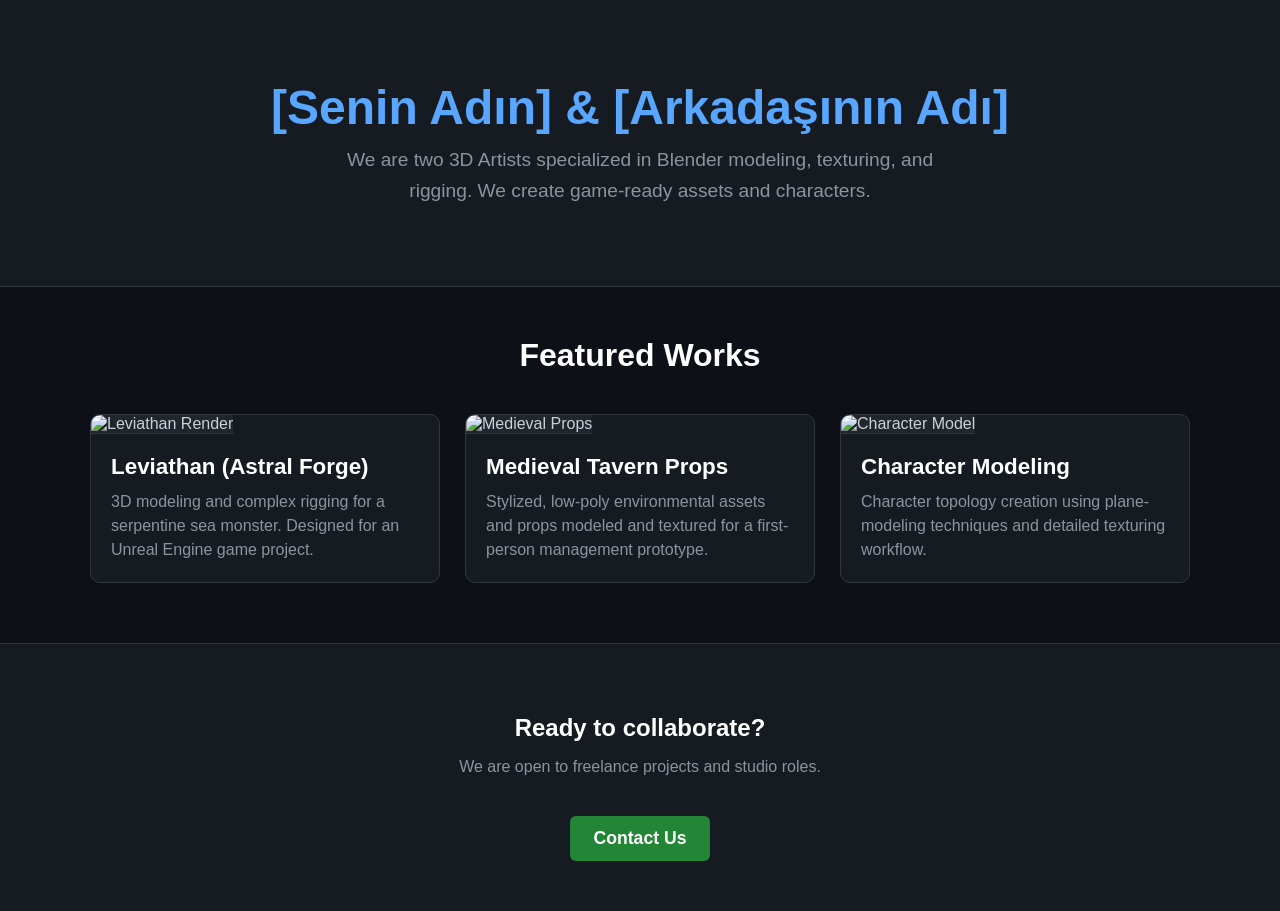
==== index.html @ d8312f4d "İlk Yükleme" ====
<!DOCTYPE html>
<html lang="en">
<head>
    <meta charset="UTF-8">
    <meta name="viewport" content="width=device-width, initial-scale=1.0">
    <title>3D Artists Portfolio</title>
    <style>
        /* Genel Tasarım - Karanlık Tema */
        body {
            margin: 0;
            font-family: 'Segoe UI', Tahoma, Geneva, Verdana, sans-serif;
            background-color: #0d1117;
            color: #c9d1d9;
        }
        
        /* Üst Başlık Kısmı */
        header {
            text-align: center;
            padding: 80px 20px;
            background-color: #161b22;
            border-bottom: 1px solid #30363d;
        }
        h1 {
            color: #58a6ff;
            font-size: 3rem;
            margin-bottom: 10px;
            margin-top: 0;
        }
        p.subtitle {
            font-size: 1.2rem;
            color: #8b949e;
            max-width: 600px;
            margin: 0 auto;
            line-height: 1.6;
        }

        /* Portfolyo Izgarası */
        .container {
            max-width: 1100px;
            margin: 50px auto;
            padding: 0 20px;
        }
        .container h2 {
            text-align: center;
            font-size: 2rem;
            margin-bottom: 40px;
            color: #fff;
        }
        .grid {
            display: grid;
            grid-template-columns: repeat(auto-fit, minmax(300px, 1fr));
            gap: 25px;
        }

        /* Kart Tasarımları */
        .card {
            background: #161b22;
            border: 1px solid #30363d;
            border-radius: 10px;
            overflow: hidden;
            transition: transform 0.3s ease, border-color 0.3s ease;
        }
        .card:hover {
            transform: translateY(-8px);
            border-color: #58a6ff;
        }
        .card img {
            width: 100%;
            height: 280px;
            object-fit: cover;
            background: #21262d;
            border-bottom: 1px solid #30363d;
        }
        .card-content {
            padding: 20px;
        }
        .card h3 {
            margin: 0 0 10px 0;
            color: #fff;
            font-size: 1.4rem;
        }
        .card p {
            margin: 0;
            font-size: 1rem;
            color: #8b949e;
            line-height: 1.5;
        }

        /* Alt Bilgi (Footer) */
        footer {
            text-align: center;
            padding: 50px 20px;
            margin-top: 60px;
            background-color: #161b22;
            border-top: 1px solid #30363d;
        }
        a.btn {
            display: inline-block;
            padding: 12px 24px;
            background: #238636;
            color: white;
            text-decoration: none;
            border-radius: 6px;
            font-weight: bold;
            font-size: 1.1rem;
            margin-top: 20px;
            transition: background 0.2s;
        }
        a.btn:hover {
            background: #2ea043;
        }
    </style>
</head>
<body>

    <header>
        <!-- İSİMLERİNİZİ BURAYA YAZIN -->
        <h1>[Senin Adın] & [Arkadaşının Adı]</h1>
        <p class="subtitle">We are two 3D Artists specialized in Blender modeling, texturing, and rigging. We create game-ready assets and characters.</p>
    </header>

    <div class="container">
        <h2>Featured Works</h2>
        <div class="grid">
            
            <!-- 1. Proje (Astral Forge) -->
            <div class="card">
                <!-- RESMİN ADINI BURAYA YAZ -->
                <img src="leviathan.jpg" alt="Leviathan Render">
                <div class="card-content">
                    <h3>Leviathan (Astral Forge)</h3>
                    <p>3D modeling and complex rigging for a serpentine sea monster. Designed for an Unreal Engine game project.</p>
                </div>
            </div>

            <!-- 2. Proje (Tufi Bar) -->
            <div class="card">
                <!-- RESMİN ADINI BURAYA YAZ -->
                <img src="tufi.jpg" alt="Medieval Props">
                <div class="card-content">
                    <h3>Medieval Tavern Props</h3>
                    <p>Stylized, low-poly environmental assets and props modeled and textured for a first-person management prototype.</p>
                </div>
            </div>

            <!-- 3. Proje (Karakter veya Diğer Modeller) -->
            <div class="card">
                <!-- RESMİN ADINI BURAYA YAZ -->
                <img src="character.jpg" alt="Character Model">
                <div class="card-content">
                    <h3>Character Modeling</h3>
                    <p>Character topology creation using plane-modeling techniques and detailed texturing workflow.</p>
                </div>
            </div>

        </div>
    </div>

    <footer>
        <h2 style="color: #fff; margin-bottom: 10px;">Ready to collaborate?</h2>
        <p style="color: #8b949e; margin-bottom: 20px;">We are open to freelance projects and studio roles.</p>
        <!-- MAİL ADRESİNİ BURAYA YAZ -->
        <a href="mailto:seninmailin@gmail.com" class="btn">Contact Us</a>
    </footer>

</body>
</html>
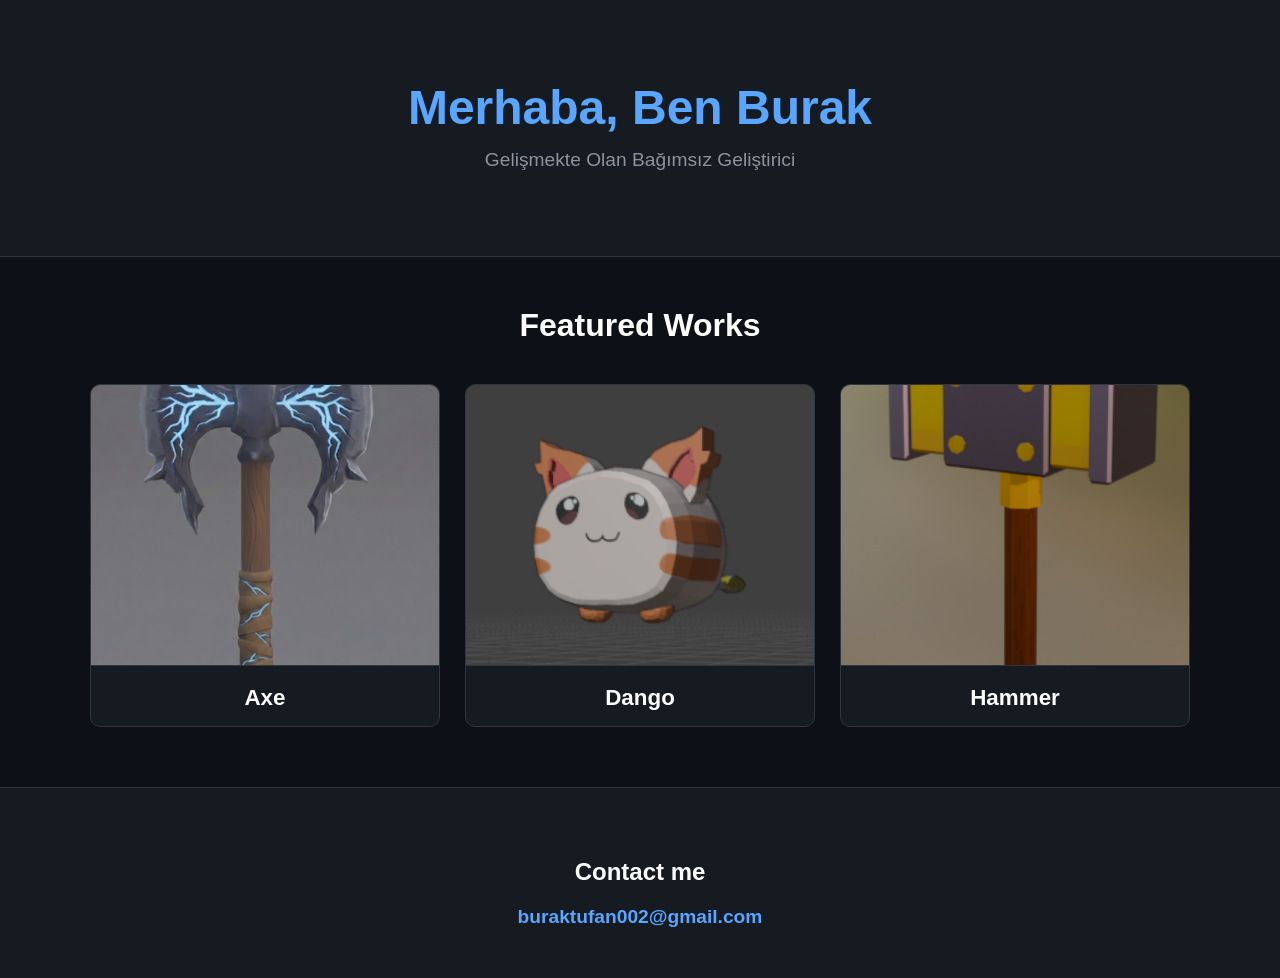
==== commit 575e7902: "Update index.html" ====
--- a/index.html
+++ b/index.html
@@ -3,7 +3,7 @@
 <head>
     <meta charset="UTF-8">
     <meta name="viewport" content="width=device-width, initial-scale=1.0">
-    <title>3D Artists Portfolio</title>
+    <title>Burak - Portfolio</title>
     <style>
         /* Genel Tasarım - Karanlık Tema */
         body {
@@ -12,7 +12,7 @@
             background-color: #0d1117;
             color: #c9d1d9;
         }
-        
+
         /* Üst Başlık Kısmı */
         header {
             text-align: center;
@@ -20,12 +20,14 @@
             background-color: #161b22;
             border-bottom: 1px solid #30363d;
         }
+
         h1 {
             color: #58a6ff;
             font-size: 3rem;
             margin-bottom: 10px;
             margin-top: 0;
         }
+
         p.subtitle {
             font-size: 1.2rem;
             color: #8b949e;
@@ -40,12 +42,14 @@
             margin: 50px auto;
             padding: 0 20px;
         }
-        .container h2 {
-            text-align: center;
-            font-size: 2rem;
-            margin-bottom: 40px;
-            color: #fff;
-        }
+
+            .container h2 {
+                text-align: center;
+                font-size: 2rem;
+                margin-bottom: 40px;
+                color: #fff;
+            }
+
         .grid {
             display: grid;
             grid-template-columns: repeat(auto-fit, minmax(300px, 1fr));
@@ -60,30 +64,35 @@
             overflow: hidden;
             transition: transform 0.3s ease, border-color 0.3s ease;
         }
-        .card:hover {
-            transform: translateY(-8px);
-            border-color: #58a6ff;
-        }
-        .card img {
-            width: 100%;
-            height: 280px;
-            object-fit: cover;
-            background: #21262d;
-            border-bottom: 1px solid #30363d;
-        }
+
+            .card:hover {
+                transform: translateY(-8px);
+                border-color: #58a6ff;
+            }
+
+            .card img {
+                width: 100%;
+                height: 280px;
+                object-fit: cover;
+                background: #21262d;
+                border-bottom: 1px solid #30363d;
+                cursor: pointer; /* Fare imlecini el işaretine çevirir */
+                transition: opacity 0.3s;
+            }
+
+                .card img:hover {
+                    opacity: 0.8;
+                }
+
         .card-content {
-            padding: 20px;
-        }
+            padding: 15px;
+            text-align: center;
+        }
+
         .card h3 {
-            margin: 0 0 10px 0;
+            margin: 0;
             color: #fff;
             font-size: 1.4rem;
-        }
-        .card p {
-            margin: 0;
-            font-size: 1rem;
-            color: #8b949e;
-            line-height: 1.5;
         }
 
         /* Alt Bilgi (Footer) */
@@ -94,62 +103,89 @@
             background-color: #161b22;
             border-top: 1px solid #30363d;
         }
-        a.btn {
-            display: inline-block;
-            padding: 12px 24px;
-            background: #238636;
-            color: white;
+
+        .contact-email {
+            color: #58a6ff;
             text-decoration: none;
-            border-radius: 6px;
+            font-size: 1.2rem;
             font-weight: bold;
-            font-size: 1.1rem;
-            margin-top: 20px;
-            transition: background 0.2s;
-        }
-        a.btn:hover {
-            background: #2ea043;
-        }
+        }
+
+            .contact-email:hover {
+                text-decoration: underline;
+            }
+
+        /* Büyütülen Resim (Modal) Tasarımı */
+        .modal {
+            display: none;
+            position: fixed;
+            z-index: 1000;
+            left: 0;
+            top: 0;
+            width: 100%;
+            height: 100%;
+            background-color: rgba(0,0,0,0.85); /* Yarı saydam siyah arkaplan */
+        }
+
+        .modal-content {
+            margin: auto;
+            display: block;
+            max-width: 90%;
+            max-height: 90vh;
+            position: relative;
+            top: 50%;
+            transform: translateY(-50%);
+            object-fit: contain; /* Resmin tamamının sığmasını sağlar */
+        }
+
+        .close {
+            position: absolute;
+            top: 20px;
+            right: 40px;
+            color: #f1f1f1;
+            font-size: 40px;
+            font-weight: bold;
+            cursor: pointer;
+            transition: 0.3s;
+        }
+
+            .close:hover {
+                color: #58a6ff;
+            }
     </style>
 </head>
 <body>
 
     <header>
-        <!-- İSİMLERİNİZİ BURAYA YAZIN -->
-        <h1>[Senin Adın] & [Arkadaşının Adı]</h1>
-        <p class="subtitle">We are two 3D Artists specialized in Blender modeling, texturing, and rigging. We create game-ready assets and characters.</p>
+        <h1>Merhaba, Ben Burak</h1>
+        <p class="subtitle">Gelişmekte Olan Bağımsız Geliştirici</p>
     </header>
 
     <div class="container">
         <h2>Featured Works</h2>
         <div class="grid">
-            
-            <!-- 1. Proje (Astral Forge) -->
+
+            <!-- 1. Proje -->
             <div class="card">
-                <!-- RESMİN ADINI BURAYA YAZ -->
-                <img src="leviathan.jpg" alt="Leviathan Render">
+                <img src="Axe.png" alt="Axe Model" class="zoom-img">
                 <div class="card-content">
-                    <h3>Leviathan (Astral Forge)</h3>
-                    <p>3D modeling and complex rigging for a serpentine sea monster. Designed for an Unreal Engine game project.</p>
+                    <h3>Axe</h3>
                 </div>
             </div>
 
-            <!-- 2. Proje (Tufi Bar) -->
+            <!-- 2. Proje -->
             <div class="card">
-                <!-- RESMİN ADINI BURAYA YAZ -->
-                <img src="tufi.jpg" alt="Medieval Props">
+                <img src="Dango.png" alt="Dango Model" class="zoom-img">
                 <div class="card-content">
-                    <h3>Medieval Tavern Props</h3>
-                    <p>Stylized, low-poly environmental assets and props modeled and textured for a first-person management prototype.</p>
+                    <h3>Dango</h3>
                 </div>
             </div>
 
-            <!-- 3. Proje (Karakter veya Diğer Modeller) -->
+            <!-- 3. Proje -->
             <div class="card">
-                <!-- RESMİN ADINI BURAYA YAZ -->
-                <img src="character.jpg" alt="Character Model">
+                <img src="Hammer.png" alt="Hammer Model" class="zoom-img">
                 <div class="card-content">
-                    <h3>Character Modeling</h3>
-                    <p>Character topology creation using plane-modeling techniques and detailed texturing workflow.</p>
+                    <h3>Hammer</h3>
                 </div>
             </div>
 
@@ -157,11 +193,43 @@
     </div>
 
     <footer>
-        <h2 style="color: #fff; margin-bottom: 10px;">Ready to collaborate?</h2>
-        <p style="color: #8b949e; margin-bottom: 20px;">We are open to freelance projects and studio roles.</p>
-        <!-- MAİL ADRESİNİ BURAYA YAZ -->
-        <a href="mailto:seninmailin@gmail.com" class="btn">Contact Us</a>
+        <h2 style="color: #fff; margin-bottom: 20px;">Contact me</h2>
+        <a href="mailto:buraktufan002@gmail.com" class="contact-email">buraktufan002@gmail.com</a>
     </footer>
+
+    <!-- Resmi Büyütmek İçin Gizli Modal Penceresi -->
+    <div id="imageModal" class="modal">
+        <span class="close">&times;</span>
+        <img class="modal-content" id="expandedImg">
+    </div>
+
+    <!-- Tıklama İşlemleri İçin Javascript -->
+    <script>
+        const modal = document.getElementById("imageModal");
+        const modalImg = document.getElementById("expandedImg");
+        const images = document.querySelectorAll(".zoom-img");
+        const span = document.getElementsByClassName("close")[0];
+
+        // Resimlere tıklanınca modali aç ve resmi aktar
+        images.forEach(img => {
+            img.onclick = function(){
+                modal.style.display = "block";
+                modalImg.src = this.src;
+            }
+        });
+
+        // Çarpı ikonuna basınca kapat
+        span.onclick = function() {
+            modal.style.display = "none";
+        }
+
+        // Resmin dışındaki karanlık alana tıklayınca kapat
+        modal.onclick = function(e) {
+            if(e.target !== modalImg) {
+                modal.style.display = "none";
+            }
+        }
+    </script>
 
 </body>
 </html>
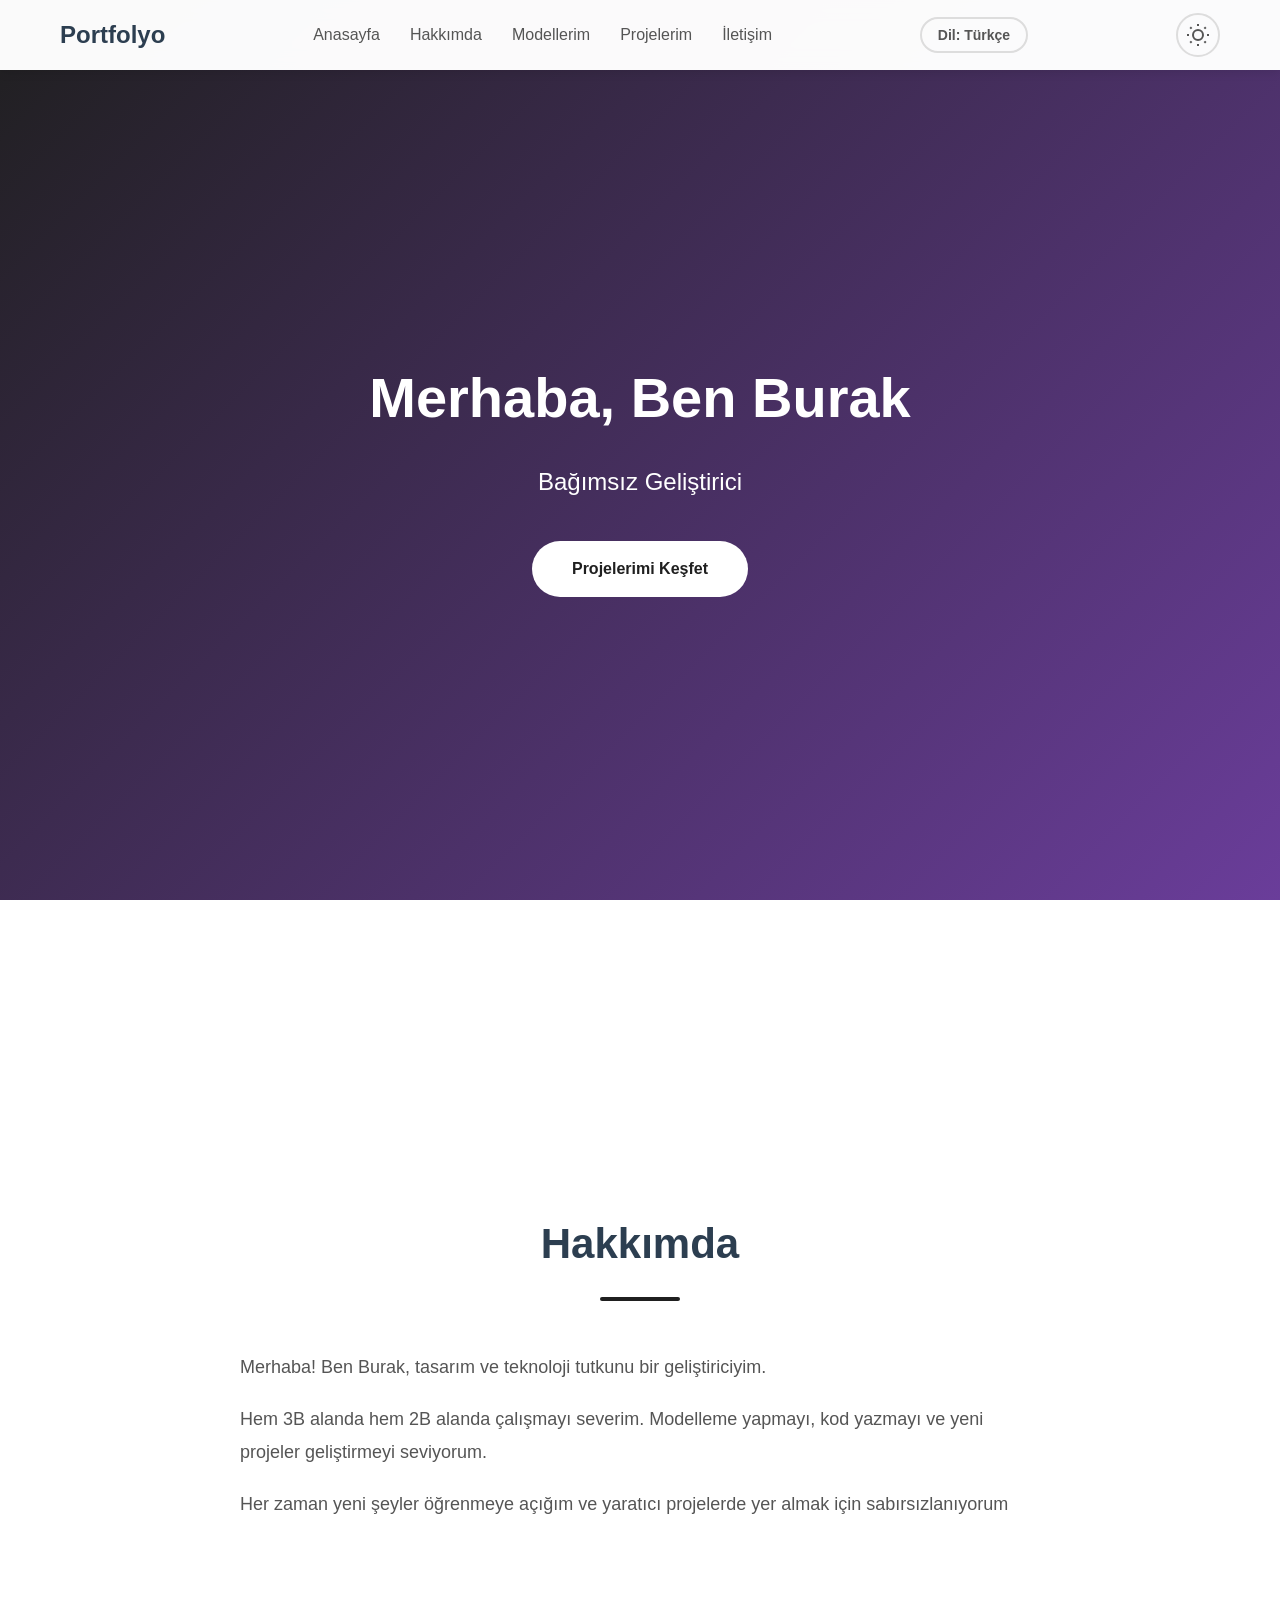
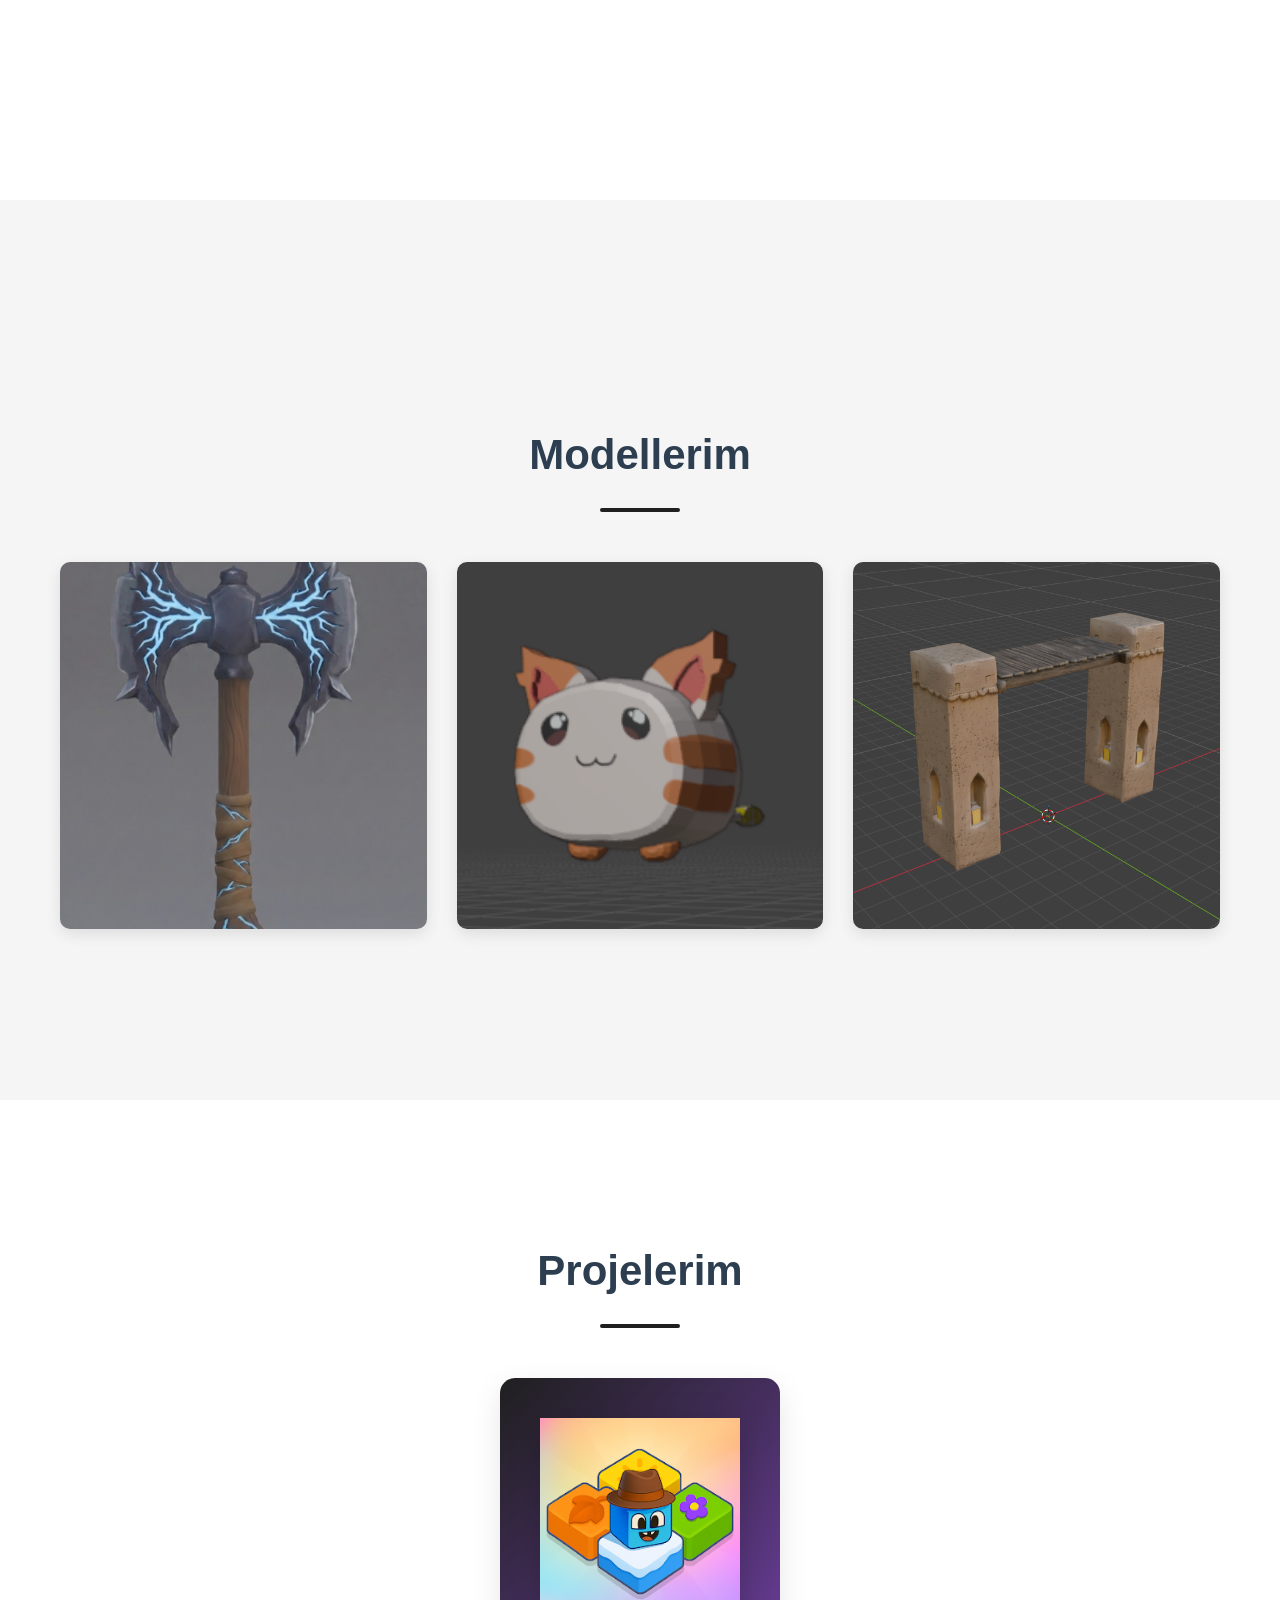
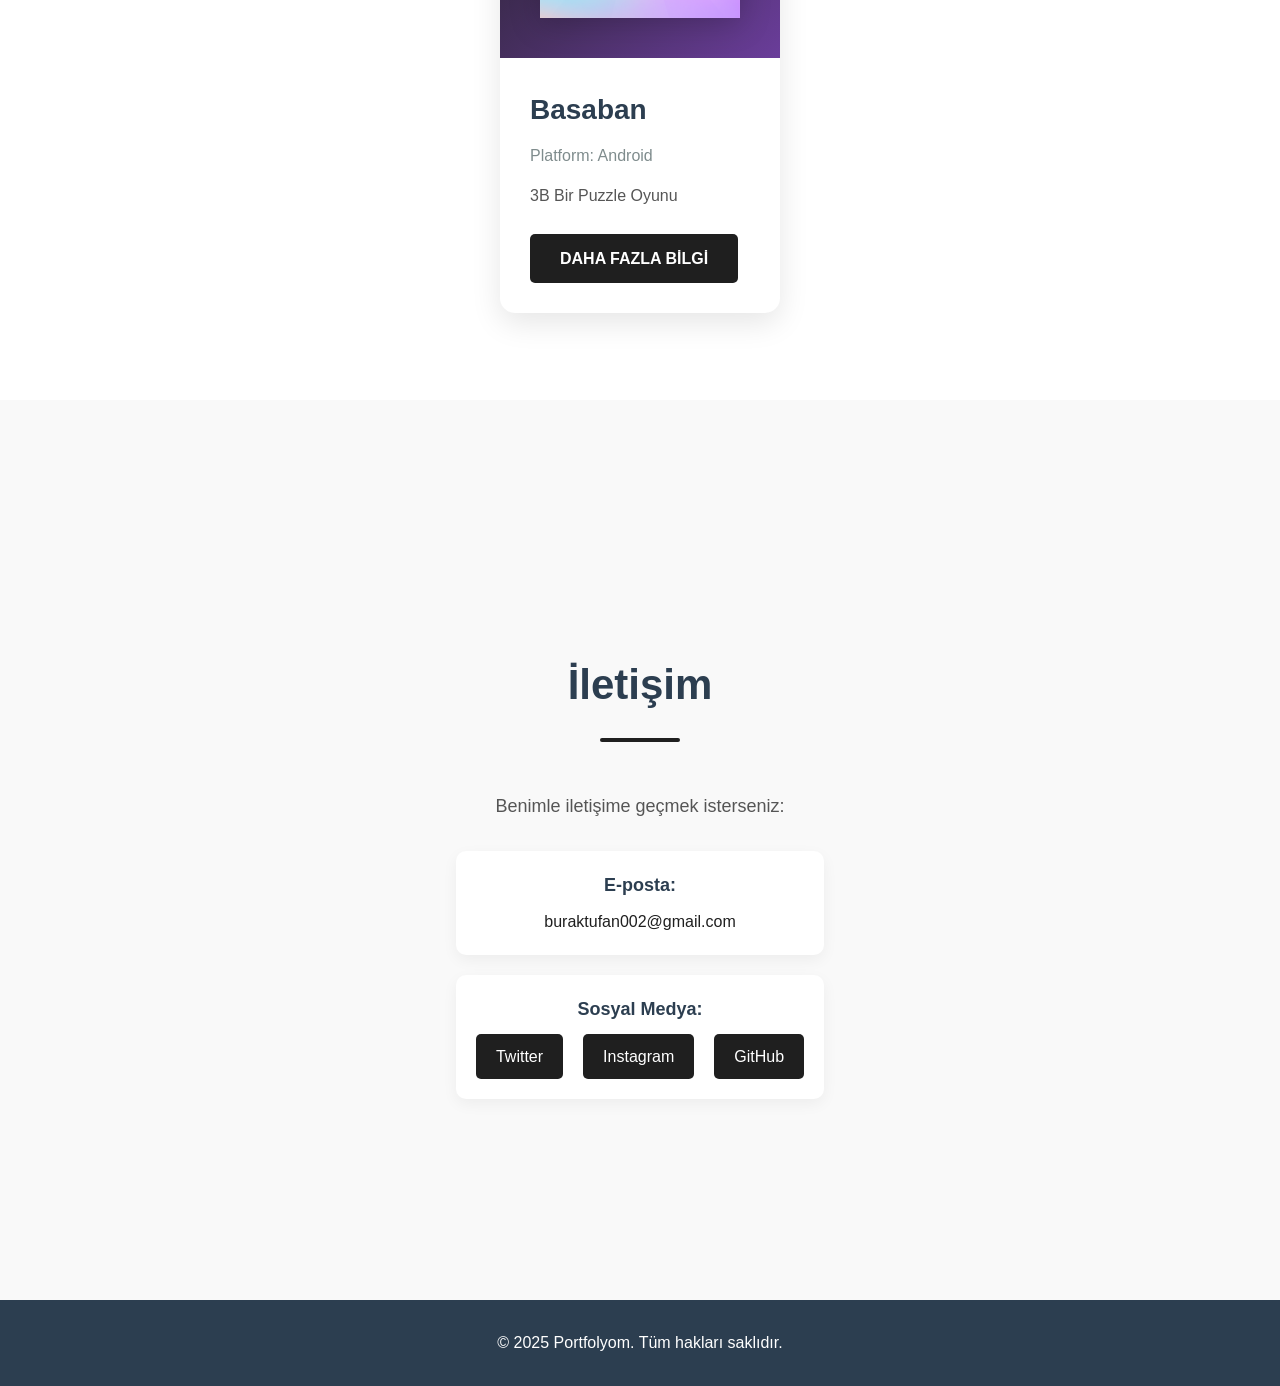
==== commit 11db3d1c: "Big_Update_0.1 Portfolyo sayfasının temel yapısı güncellendi" ====
--- a/index.html
+++ b/index.html
@@ -1,235 +1,147 @@
 <!DOCTYPE html>
-<html lang="en">
+<html lang="tr">
 <head>
     <meta charset="UTF-8">
     <meta name="viewport" content="width=device-width, initial-scale=1.0">
-    <title>Burak - Portfolio</title>
-    <style>
-        /* Genel Tasarım - Karanlık Tema */
-        body {
-            margin: 0;
-            font-family: 'Segoe UI', Tahoma, Geneva, Verdana, sans-serif;
-            background-color: #0d1117;
-            color: #c9d1d9;
-        }
-
-        /* Üst Başlık Kısmı */
-        header {
-            text-align: center;
-            padding: 80px 20px;
-            background-color: #161b22;
-            border-bottom: 1px solid #30363d;
-        }
-
-        h1 {
-            color: #58a6ff;
-            font-size: 3rem;
-            margin-bottom: 10px;
-            margin-top: 0;
-        }
-
-        p.subtitle {
-            font-size: 1.2rem;
-            color: #8b949e;
-            max-width: 600px;
-            margin: 0 auto;
-            line-height: 1.6;
-        }
-
-        /* Portfolyo Izgarası */
-        .container {
-            max-width: 1100px;
-            margin: 50px auto;
-            padding: 0 20px;
-        }
-
-            .container h2 {
-                text-align: center;
-                font-size: 2rem;
-                margin-bottom: 40px;
-                color: #fff;
-            }
-
-        .grid {
-            display: grid;
-            grid-template-columns: repeat(auto-fit, minmax(300px, 1fr));
-            gap: 25px;
-        }
-
-        /* Kart Tasarımları */
-        .card {
-            background: #161b22;
-            border: 1px solid #30363d;
-            border-radius: 10px;
-            overflow: hidden;
-            transition: transform 0.3s ease, border-color 0.3s ease;
-        }
-
-            .card:hover {
-                transform: translateY(-8px);
-                border-color: #58a6ff;
-            }
-
-            .card img {
-                width: 100%;
-                height: 280px;
-                object-fit: cover;
-                background: #21262d;
-                border-bottom: 1px solid #30363d;
-                cursor: pointer; /* Fare imlecini el işaretine çevirir */
-                transition: opacity 0.3s;
-            }
-
-                .card img:hover {
-                    opacity: 0.8;
-                }
-
-        .card-content {
-            padding: 15px;
-            text-align: center;
-        }
-
-        .card h3 {
-            margin: 0;
-            color: #fff;
-            font-size: 1.4rem;
-        }
-
-        /* Alt Bilgi (Footer) */
-        footer {
-            text-align: center;
-            padding: 50px 20px;
-            margin-top: 60px;
-            background-color: #161b22;
-            border-top: 1px solid #30363d;
-        }
-
-        .contact-email {
-            color: #58a6ff;
-            text-decoration: none;
-            font-size: 1.2rem;
-            font-weight: bold;
-        }
-
-            .contact-email:hover {
-                text-decoration: underline;
-            }
-
-        /* Büyütülen Resim (Modal) Tasarımı */
-        .modal {
-            display: none;
-            position: fixed;
-            z-index: 1000;
-            left: 0;
-            top: 0;
-            width: 100%;
-            height: 100%;
-            background-color: rgba(0,0,0,0.85); /* Yarı saydam siyah arkaplan */
-        }
-
-        .modal-content {
-            margin: auto;
-            display: block;
-            max-width: 90%;
-            max-height: 90vh;
-            position: relative;
-            top: 50%;
-            transform: translateY(-50%);
-            object-fit: contain; /* Resmin tamamının sığmasını sağlar */
-        }
-
-        .close {
-            position: absolute;
-            top: 20px;
-            right: 40px;
-            color: #f1f1f1;
-            font-size: 40px;
-            font-weight: bold;
-            cursor: pointer;
-            transition: 0.3s;
-        }
-
-            .close:hover {
-                color: #58a6ff;
-            }
-    </style>
+    <title>Portfolyom</title>
+    <link rel="stylesheet" href="style.css">
+    <script src="translations.js"></script>
 </head>
 <body>
+    <!-- Navigation Bar -->
+    <nav class="navbar">
+        <div class="nav-container">
+            <div class="logo">Portfolyo</div>
+            <ul class="nav-menu">
+                <li><a href="#anasayfa" class="nav-link" data-i18n="nav.home">Anasayfa</a></li>
+                <li><a href="#hakkimda" class="nav-link" data-i18n="nav.about">Hakkımda</a></li>
+                <li><a href="#modellerim" class="nav-link" data-i18n="nav.models">Modellerim</a></li>
+                <li><a href="#projelerim" class="nav-link" data-i18n="nav.projects">Projelerim</a></li>
+                <li><a href="#iletisim" class="nav-link" data-i18n="nav.contact">İletişim</a></li>
+            </ul>
+            <button id="lang-toggle" class="lang-toggle" aria-label="Dil Değiştir">
+                <span class="lang-text" data-i18n="nav.langToggle">TR</span>
+            </button>
+            <button id="theme-toggle" class="theme-toggle" aria-label="Tema Değiştir" data-i18n-aria="nav.themeToggle">
+                <svg class="sun-icon" width="24" height="24" viewBox="0 0 24 24" fill="none" stroke="currentColor" stroke-width="2">
+                    <circle cx="12" cy="12" r="5"></circle>
+                    <line x1="12" y1="1" x2="12" y2="3"></line>
+                    <line x1="12" y1="21" x2="12" y2="23"></line>
+                    <line x1="4.22" y1="4.22" x2="5.64" y2="5.64"></line>
+                    <line x1="18.36" y1="18.36" x2="19.78" y2="19.78"></line>
+                    <line x1="1" y1="12" x2="3" y2="12"></line>
+                    <line x1="21" y1="12" x2="23" y2="12"></line>
+                    <line x1="4.22" y1="19.78" x2="5.64" y2="18.36"></line>
+                    <line x1="18.36" y1="5.64" x2="19.78" y2="4.22"></line>
+                </svg>
+                <svg class="moon-icon" width="24" height="24" viewBox="0 0 24 24" fill="none" stroke="currentColor" stroke-width="2">
+                    <path d="M21 12.79A9 9 0 1 1 11.21 3 7 7 0 0 0 21 12.79z"></path>
+                </svg>
+            </button>
+        </div>
+    </nav>
 
-    <header>
-        <h1>Merhaba, Ben Burak</h1>
-        <p class="subtitle">Gelişmekte Olan Bağımsız Geliştirici</p>
-    </header>
+    <!-- Ana Sayfa -->
+    <section id="anasayfa" class="section hero-section">
+        <div class="hero-content">
+            <h1 class="hero-title" data-i18n="hero.title">Merhaba, Ben Burakr</h1>
+            <p class="hero-subtitle" data-i18n="hero.subtitle">Bağımsız Geliştirici</p>
+            <a href="#projelerim" class="cta-button" data-i18n="hero.cta">Projelerimi Keşfet</a>
+        </div>
+    </section>
 
-    <div class="container">
-        <h2>Featured Works</h2>
-        <div class="grid">
-
-            <!-- 1. Proje -->
-            <div class="card">
-                <img src="Axe.png" alt="Axe Model" class="zoom-img">
-                <div class="card-content">
-                    <h3>Axe</h3>
+    <!-- Hakkımda -->
+    <section id="hakkimda" class="section">
+        <div class="container">
+            <h2 class="section-title" data-i18n="about.title">Hakkımda</h2>
+            <div class="about-content">
+                <div class="about-text">
+                    <p data-i18n="about.text1">Merhaba! Ben Burak, Modelleme ve yazılım tutkunu bir geliştiriciyim.</p>
+                    <p data-i18n="about.text2">Hem 3B alanda hem 2B alanda çalışmayı severim. Modelleme yapmayı, kod yazmayı ve yeni projeler geliştirmeyi seviyorum.</p>
+                    <p data-i18n="about.text3">Her zaman yeni şeyler öğrenmeye açığım ve yaratıcı projelerde yer almak için sabırsızlanıyorum.</p>
                 </div>
             </div>
+        </div>
+    </section>
 
-            <!-- 2. Proje -->
-            <div class="card">
-                <img src="Dango.png" alt="Dango Model" class="zoom-img">
-                <div class="card-content">
-                    <h3>Dango</h3>
+   
+
+    <!-- Modellerim -->
+    <section id="modellerim" class="section">
+        <div class="container">
+            <h2 class="section-title" data-i18n="models.title">Modellerim</h2>
+            <div class="gallery">
+                <div class="gallery-item">
+                    <img src="images/Model1.png" alt="Model 1">
+                    <div class="gallery-overlay">
+                        <h3 data-i18n="models.overlay1">Model 1 açıklama</h3>
+                    </div>
+                </div>
+                <div class="gallery-item">
+                    <img src="images/Model2.png" alt="Model 2">
+                    <div class="gallery-overlay">
+                        <h3 data-i18n="models.overlay2">Model 2 açıklama</h3>
+                    </div>
+                </div>
+                <div class="gallery-item">
+                    <img src="images/Model3.png" alt="Model 3">
+                    <div class="gallery-overlay">
+                        <h3 data-i18n="models.overlay3">Model 3 açıklama</h3>
+                    </div>
                 </div>
             </div>
+        </div>
+    </section>
 
-            <!-- 3. Proje -->
-            <div class="card">
-                <img src="Hammer.png" alt="Hammer Model" class="zoom-img">
-                <div class="card-content">
-                    <h3>Hammer</h3>
+    <!-- Projelerim -->
+    <section id="projelerim" class="section">
+        <div class="container">
+            <h2 class="section-title" data-i18n="projects.title">Projelerim</h2>
+            <div class="projects">
+                <div class="project-card">
+                    <div class="project-logo">
+                        <img src="images/basaban-logo.png" alt="Proje Logo">
+                    </div>
+                    <div class="project-info">
+                        <h3 class="project-name" data-i18n="projects.name">Basaban</h3>
+                        <p class="project-platform" data-i18n="projects.platform">Platform: Android</p>
+                        <p class="project-description" data-i18n="projects.description">3B Bir Puzzle Oyunu</p>
+                        <a href="proje-detay.html" class="project-button" data-i18n="projects.button">DAHA FAZLA BİLGİ</a>
+                    </div>
                 </div>
             </div>
+        </div>
+    </section>
 
+    <!-- İletişim -->
+    <section id="iletisim" class="section contact-section">
+        <div class="container">
+            <h2 class="section-title" data-i18n="contact.title">İletişim</h2>
+            <div class="contact-content">
+                <p class="contact-text" data-i18n="contact.text">Benimle iletişime geçmek isterseniz:</p>
+                <div class="contact-info">
+                    <div class="contact-item">
+                        <strong data-i18n="contact.email">E-posta:</strong>
+                        <a href="mailto:buraktufan002@gmail.com">buraktufan002@gmail.com</a>
+                    </div>
+                    <div class="contact-item">
+                        <strong data-i18n="contact.social">Sosyal Medya:</strong>
+                        <div class="social-links">
+                            <a href="https://x.com/crazytufi" target="_blank">Twitter</a>
+                            <a href="https://www.instagram.com/tfnbrk/" target="_blank">Instagram</a>
+                            <a href="https://github.com/TufiBaba" target="_blank">GitHub</a>
+                        </div>
+                    </div>
+                </div>
+            </div>
         </div>
-    </div>
+    </section>
 
-    <footer>
-        <h2 style="color: #fff; margin-bottom: 20px;">Contact me</h2>
-        <a href="mailto:buraktufan002@gmail.com" class="contact-email">buraktufan002@gmail.com</a>
+    <!-- Footer -->
+    <footer class="footer">
+        <p>&copy; 2025 Portfolyom. <span data-i18n="footer.copyright">Tüm hakları saklıdır.</span></p>
     </footer>
 
-    <!-- Resmi Büyütmek İçin Gizli Modal Penceresi -->
-    <div id="imageModal" class="modal">
-        <span class="close">&times;</span>
-        <img class="modal-content" id="expandedImg">
-    </div>
-
-    <!-- Tıklama İşlemleri İçin Javascript -->
-    <script>
-        const modal = document.getElementById("imageModal");
-        const modalImg = document.getElementById("expandedImg");
-        const images = document.querySelectorAll(".zoom-img");
-        const span = document.getElementsByClassName("close")[0];
-
-        // Resimlere tıklanınca modali aç ve resmi aktar
-        images.forEach(img => {
-            img.onclick = function(){
-                modal.style.display = "block";
-                modalImg.src = this.src;
-            }
-        });
-
-        // Çarpı ikonuna basınca kapat
-        span.onclick = function() {
-            modal.style.display = "none";
-        }
-
-        // Resmin dışındaki karanlık alana tıklayınca kapat
-        modal.onclick = function(e) {
-            if(e.target !== modalImg) {
-                modal.style.display = "none";
-            }
-        }
-    </script>
-
+    <script src="script.js"></script>
 </body>
-</html>+</html>
--- a/style.css
+++ b/style.css
@@ -0,0 +1,848 @@
+/* Genel Stiller */
+* {
+    margin: 0;
+    padding: 0;
+    box-sizing: border-box;
+}
+
+html {
+    scroll-behavior: smooth;
+}
+
+body {
+    font-family: 'Segoe UI', Tahoma, Geneva, Verdana, sans-serif;
+    line-height: 1.6;
+    color: #333;
+    background-color: #f5f5f5;
+}
+
+.container {
+    max-width: 1200px;
+    margin: 0 auto;
+    padding: 0 20px;
+}
+
+/* Navigation Bar */
+.navbar {
+    position: fixed;
+    top: 0;
+    width: 100%;
+    background: rgba(255, 255, 255, 0.98);
+    box-shadow: 0 2px 10px rgba(0, 0, 0, 0.1);
+    z-index: 1000;
+    backdrop-filter: blur(10px);
+}
+
+.nav-container {
+    max-width: 1200px;
+    margin: 0 auto;
+    padding: 0 20px;
+    display: flex;
+    justify-content: space-between;
+    align-items: center;
+    height: 70px;
+    gap: 20px;
+}
+
+.logo {
+    font-size: 24px;
+    font-weight: bold;
+    color: #2c3e50;
+}
+
+.nav-menu {
+    display: flex;
+    list-style: none;
+    gap: 30px;
+}
+
+.nav-link {
+    text-decoration: none;
+    color: #555;
+    font-weight: 500;
+    transition: color 0.3s ease;
+    position: relative;
+}
+
+.nav-link:hover {
+    color: #1f1f1f;
+}
+
+.nav-link::after {
+    content: '';
+    position: absolute;
+    bottom: -5px;
+    left: 0;
+    width: 0;
+    height: 2px;
+    background: #1f1f1f;
+    transition: width 0.3s ease;
+}
+.nav-link:hover::after {
+    width: 100%;
+}
+
+/* Language Toggle Button */
+.lang-toggle {
+    background: none;
+    border: 2px solid #ddd;
+    border-radius: 20px;
+    padding: 8px 16px;
+    cursor: pointer;
+    display: flex;
+    align-items: center;
+    justify-content: center;
+    transition: all 0.3s ease;
+    color: #555;
+    flex-shrink: 0;
+    font-weight: 600;
+    font-size: 14px;
+}
+
+.lang-toggle:hover {
+    border-color: #1f1f1f;
+    background: rgba(31, 31, 31, 0.1);
+    transform: translateY(-2px);
+}
+
+.lang-text {
+    white-space: nowrap;
+}
+
+body.dark-mode .lang-toggle {
+    border-color: #555;
+    color: #e0e0e0;
+}
+
+body.dark-mode .lang-toggle:hover {
+    border-color: #888;
+    background: rgba(255, 255, 255, 0.1);
+}
+
+/* Theme Toggle Button */
+.theme-toggle {
+    background: none;
+    border: 2px solid #ddd;
+    border-radius: 50%;
+    width: 44px;
+    height: 44px;
+    cursor: pointer;
+    display: flex;
+    align-items: center;
+    justify-content: center;
+    transition: all 0.3s ease;
+    color: #555;
+    flex-shrink: 0;
+}
+
+.theme-toggle:hover {
+    transform: rotate(20deg);
+    border-color: #1f1f1f;
+    background: rgba(31, 31, 31, 0.1);
+}
+
+.theme-toggle svg {
+    transition: all 0.3s ease;
+}
+
+.sun-icon {
+    display: block;
+}
+
+.moon-icon {
+    display: none;
+}
+
+body.dark-mode .sun-icon {
+    display: none;
+}
+
+body.dark-mode .moon-icon {
+    display: block;
+}
+
+/* Dark Mode Styles */
+body.dark-mode {
+    background-color: #1a1a1a;
+    color: #e0e0e0;
+}
+
+body.dark-mode .navbar {
+    background: rgba(30, 30, 30, 0.98) !important;
+    box-shadow: 0 2px 10px rgba(0, 0, 0, 0.5) !important;
+}
+
+body.dark-mode .logo {
+    color: #e0e0e0;
+}
+
+body.dark-mode .nav-link {
+    color: #b0b0b0;
+}
+
+body.dark-mode .nav-link:hover {
+    color: #ffffff;
+}
+
+body.dark-mode .theme-toggle {
+    border-color: #555;
+    color: #e0e0e0;
+}
+
+body.dark-mode .theme-toggle:hover {
+    border-color: #888;
+    background: rgba(255, 255, 255, 0.1);
+}
+
+body.dark-mode #hakkimda {
+    background: #1a1a1a;
+}
+
+body.dark-mode #cizimlerim {
+    background: #0f0f0f;
+}
+
+body.dark-mode #projelerim {
+    background: #1a1a1a;
+}
+
+body.dark-mode .section-title {
+    color: #e0e0e0;
+}
+
+body.dark-mode .about-text {
+    color: #b0b0b0;
+}
+
+body.dark-mode .project-card {
+    background: #252525;
+    box-shadow: 0 10px 30px rgba(0, 0, 0, 0.5);
+}
+
+body.dark-mode .project-name {
+    color: #e0e0e0;
+}
+
+body.dark-mode .project-platform,
+body.dark-mode .project-description {
+    color: #b0b0b0;
+}
+
+body.dark-mode .contact-section {
+    background: #0f0f0f;
+}
+
+body.dark-mode .contact-text {
+    color: #b0b0b0;
+}
+
+body.dark-mode .contact-item {
+    background: #252525;
+    box-shadow: 0 5px 15px rgba(0, 0, 0, 0.3);
+}
+
+body.dark-mode .contact-item strong {
+    color: #e0e0e0;
+}
+
+body.dark-mode .contact-item a {
+    color: #888;
+}
+
+body.dark-mode .contact-item a:hover {
+    color: #fff;
+}
+
+body.dark-mode .social-links a {
+    background: #333;
+}
+
+body.dark-mode .social-links a:hover {
+    background: #444;
+}
+
+body.dark-mode .footer {
+    background: #0a0a0a;
+}
+
+body.dark-mode .project-detail-section {
+    background: #1a1a1a;
+}
+
+body.dark-mode .project-description-section h2,
+body.dark-mode .project-description-section h3,
+body.dark-mode .project-gallery h2 {
+    color: #e0e0e0;
+}
+
+body.dark-mode .project-description-section p,
+body.dark-mode .project-description-section li {
+    color: #b0b0b0;
+}
+
+body.dark-mode .tag {
+    background: #333;
+    color: #e0e0e0;
+}
+
+body.dark-mode .detail-gallery-item {
+    box-shadow: 0 5px 15px rgba(0, 0, 0, 0.5);
+}
+
+/* Section Genel */
+/* Section Genel */
+.section {
+    min-height: 100vh;
+    padding: 100px 20px 50px;
+    display: flex;
+    align-items: center;
+    justify-content: center;
+}
+
+.section-title {
+    font-size: 42px;
+    margin-bottom: 50px;
+    text-align: center;
+    color: #2c3e50;
+    position: relative;
+}
+
+.section-title::after {
+    content: '';
+    display: block;
+    width: 80px;
+    height: 4px;
+    background: #1f1f1f;
+    margin: 20px auto 0;
+    border-radius: 2px;
+}
+
+/* Ana Sayfa / Hero Section */
+.hero-section {
+    background: linear-gradient(135deg, #1f1f1f 0%, #6a3d9a 100%);
+    color: white;
+    text-align: center;
+}
+
+.hero-content {
+    max-width: 800px;
+}
+
+.hero-title {
+    font-size: 56px;
+    margin-bottom: 20px;
+    animation: fadeInUp 1s ease;
+}
+
+.hero-subtitle {
+    font-size: 24px;
+    margin-bottom: 40px;
+    opacity: 0.9;
+    animation: fadeInUp 1s ease 0.2s both;
+}
+
+.cta-button {
+    display: inline-block;
+    padding: 15px 40px;
+    background: white;
+    color: #1f1f1f;
+    text-decoration: none;
+    border-radius: 50px;
+    font-weight: bold;
+    transition: transform 0.3s ease, box-shadow 0.3s ease;
+    animation: fadeInUp 1s ease 0.4s both;
+}
+
+.cta-button:hover {
+    transform: translateY(-3px);
+    box-shadow: 0 10px 25px rgba(0, 0, 0, 0.2);
+}
+
+/* Hakkımda */
+#hakkimda {
+    background: white;
+}
+
+.about-content {
+    max-width: 800px;
+    margin: 0 auto;
+}
+
+.about-text {
+    font-size: 18px;
+    line-height: 1.8;
+    color: #555;
+}
+
+.about-text p {
+    margin-bottom: 20px;
+}
+
+/* Çizimlerim */
+#cizimlerim {
+    background: #f9f9f9;
+}
+
+.gallery {
+    display: grid;
+    grid-template-columns: repeat(auto-fit, minmax(300px, 1fr));
+    gap: 30px;
+    max-width: 1200px;
+    margin: 0 auto;
+}
+
+.gallery-item {
+    position: relative;
+    overflow: hidden;
+    border-radius: 10px;
+    box-shadow: 0 5px 15px rgba(0, 0, 0, 0.1);
+    aspect-ratio: 1;
+    cursor: pointer;
+    transition: transform 0.3s ease;
+}
+
+.gallery-item:hover {
+    transform: translateY(-10px);
+}
+
+.gallery-item img {
+    width: 100%;
+    height: 100%;
+    object-fit: cover;
+    transition: transform 0.3s ease;
+}
+
+.gallery-item:hover img {
+    transform: scale(1.1);
+}
+
+.gallery-overlay {
+    position: absolute;
+    bottom: 0;
+    left: 0;
+    right: 0;
+    background: linear-gradient(to top, rgba(0, 0, 0, 0.8), transparent);
+    color: white;
+    padding: 20px;
+    transform: translateY(100%);
+    transition: transform 0.3s ease;
+}
+
+.gallery-item:hover .gallery-overlay {
+    transform: translateY(0);
+}
+
+.gallery-overlay h3 {
+    margin: 0;
+}
+
+/* Projelerim */
+#projelerim {
+    background: white;
+}
+
+.projects {
+    max-width: 900px;
+    margin: 0 auto;
+}
+
+.project-card {
+    background: white;
+    border-radius: 15px;
+    overflow: hidden;
+    box-shadow: 0 10px 30px rgba(0, 0, 0, 0.1);
+    display: flex;
+    flex-direction: column;
+    transition: transform 0.3s ease, box-shadow 0.3s ease;
+}
+
+.project-card:hover {
+    transform: translateY(-10px);
+    box-shadow: 0 15px 40px rgba(0, 0, 0, 0.15);
+}
+
+.project-logo {
+    padding: 40px;
+    background: linear-gradient(135deg, #1f1f1f 0%, #6a3d9a 100%);
+    display: flex;
+    align-items: center;
+    justify-content: center;
+}
+
+.project-logo img {
+    max-width: 200px;
+    max-height: 200px;
+    object-fit: contain;
+    filter: drop-shadow(0 5px 15px rgba(0, 0, 0, 0.2));
+}
+
+.project-info {
+    padding: 30px;
+}
+
+.project-name {
+    font-size: 28px;
+    color: #2c3e50;
+    margin-bottom: 10px;
+}
+
+.project-platform {
+    color: #7f8c8d;
+    margin-bottom: 15px;
+    font-size: 16px;
+}
+
+.project-description {
+    color: #555;
+    line-height: 1.6;
+    margin-bottom: 25px;
+}
+
+.project-button {
+    display: inline-block;
+    padding: 12px 30px;
+    background: #1f1f1f;
+    color: white;
+    text-decoration: none;
+    border-radius: 5px;
+    font-weight: bold;
+    transition: background 0.3s ease, transform 0.3s ease;
+}
+
+.project-button:hover {
+    background: #000000;
+    transform: translateX(5px);
+}
+
+/* Proje Detay Sayfası */
+.project-detail-section {
+    min-height: 100vh;
+    padding: 100px 20px 50px;
+    background: white;
+}
+
+.project-detail-header {
+    display: flex;
+    align-items: center;
+    gap: 40px;
+    margin-bottom: 50px;
+    padding: 40px;
+    background: linear-gradient(135deg, #1f1f1f 0%, #6a3d9a 100%);
+    border-radius: 15px;
+    color: white;
+}
+
+.project-detail-logo {
+    flex-shrink: 0;
+}
+
+.project-detail-logo img {
+    max-width: 150px;
+    max-height: 150px;
+    object-fit: contain;
+    background: white;
+    padding: 20px;
+    border-radius: 10px;
+}
+
+.project-detail-title {
+    font-size: 42px;
+    margin-bottom: 10px;
+}
+
+.project-detail-platform {
+    font-size: 18px;
+    opacity: 0.9;
+}
+
+.project-detail-content {
+    max-width: 1000px;
+    margin: 0 auto;
+}
+
+.project-description-section {
+    margin-bottom: 50px;
+}
+
+.project-description-section h2 {
+    font-size: 32px;
+    color: #2c3e50;
+    margin-bottom: 20px;
+}
+
+.project-description-section h3 {
+    font-size: 24px;
+    color: #34495e;
+    margin-top: 30px;
+    margin-bottom: 15px;
+}
+
+.project-description-section p {
+    font-size: 18px;
+    line-height: 1.8;
+    color: #555;
+    margin-bottom: 20px;
+}
+
+.project-description-section ul {
+    list-style: none;
+    padding-left: 0;
+}
+
+.project-description-section li {
+    padding: 10px 0;
+    padding-left: 30px;
+    position: relative;
+    font-size: 17px;
+    color: #555;
+}
+
+.project-description-section li::before {
+    content: '✓';
+    position: absolute;
+    left: 0;
+    color: #1f1f1f;
+    font-weight: bold;
+    font-size: 20px;
+}
+
+.tech-tags {
+    display: flex;
+    flex-wrap: wrap;
+    gap: 10px;
+    margin-top: 15px;
+}
+
+.tag {
+    display: inline-block;
+    padding: 8px 20px;
+    background: #ecf0f1;
+    color: #2c3e50;
+    border-radius: 20px;
+    font-size: 14px;
+    font-weight: 500;
+}
+
+.project-gallery h2 {
+    font-size: 32px;
+    color: #2c3e50;
+    margin-bottom: 30px;
+}
+
+.detail-gallery {
+    display: grid;
+    grid-template-columns: repeat(auto-fit, minmax(300px, 1fr));
+    gap: 20px;
+}
+
+.detail-gallery-item {
+    border-radius: 10px;
+    overflow: hidden;
+    box-shadow: 0 5px 15px rgba(0, 0, 0, 0.1);
+}
+
+.detail-gallery-item img {
+    width: 100%;
+    height: 100%;
+    object-fit: cover;
+    transition: transform 0.3s ease;
+}
+
+.detail-gallery-item:hover img {
+    transform: scale(1.05);
+}
+
+.back-button-container {
+    margin-top: 50px;
+    text-align: center;
+    display: flex;
+    gap: 20px;
+    justify-content: center;
+    flex-wrap: wrap;
+}
+
+.back-button {
+    display: inline-block;
+    padding: 12px 30px;
+    background: #95a5a6;
+    color: white;
+    text-decoration: none;
+    border-radius: 5px;
+    font-weight: bold;
+    transition: background 0.3s ease;
+}
+
+.back-button:hover {
+    background: #7f8c8d;
+}
+
+/* Google Play Butonları */
+.google-play-button {
+    display: inline-flex;
+    align-items: center;
+    gap: 8px;
+    padding: 10px 20px;
+    background: rgba(255, 255, 255, 0.2);
+    color: white;
+    text-decoration: none;
+    border-radius: 8px;
+    font-weight: 600;
+    font-size: 16px;
+    border: 2px solid rgba(255, 255, 255, 0.3);
+    transition: all 0.3s ease;
+    margin-top: 15px;
+}
+
+.google-play-button:hover {
+    background: rgba(255, 255, 255, 0.3);
+    border-color: rgba(255, 255, 255, 0.5);
+    transform: translateY(-2px);
+    box-shadow: 0 5px 15px rgba(0, 0, 0, 0.2);
+}
+
+.google-play-button svg {
+    flex-shrink: 0;
+}
+
+.google-play-button-large {
+    display: inline-flex;
+    align-items: center;
+    gap: 12px;
+    padding: 16px 40px;
+    background: linear-gradient(135deg, #8e44ad 0%, #6a3d9a 100%);
+    color: white;
+    text-decoration: none;
+    border-radius: 8px;
+    font-weight: bold;
+    font-size: 18px;
+    transition: all 0.3s ease;
+    box-shadow: 0 5px 20px rgba(142, 68, 173, 0.3);
+}
+
+.google-play-button-large:hover {
+    background: linear-gradient(135deg, #7d3c98 0%, #5b2c7a 100%);
+    transform: translateY(-3px);
+    box-shadow: 0 8px 25px rgba(142, 68, 173, 0.4);
+}
+
+.google-play-button-large svg {
+    flex-shrink: 0;
+}
+
+/* İletişim */
+.contact-section {
+    background: #f9f9f9;
+}
+
+.contact-content {
+    max-width: 600px;
+    margin: 0 auto;
+    text-align: center;
+}
+
+.contact-text {
+    font-size: 18px;
+    margin-bottom: 30px;
+    color: #555;
+}
+
+.contact-info {
+    display: flex;
+    flex-direction: column;
+    gap: 20px;
+}
+
+.contact-item {
+    padding: 20px;
+    background: white;
+    border-radius: 10px;
+    box-shadow: 0 5px 15px rgba(0, 0, 0, 0.05);
+}
+
+.contact-item strong {
+    display: block;
+    margin-bottom: 10px;
+    color: #2c3e50;
+    font-size: 18px;
+}
+
+.contact-item a {
+    color: #1f1f1f;
+    text-decoration: none;
+    transition: color 0.3s ease;
+}
+
+.contact-item a:hover {
+    color: #000000;
+}
+
+.social-links {
+    display: flex;
+    gap: 20px;
+    justify-content: center;
+}
+
+.social-links a {
+    padding: 10px 20px;
+    background: #1f1f1f;
+    color: white;
+    border-radius: 5px;
+    transition: background 0.3s ease;
+}
+
+.social-links a:hover {
+    background: #000000;
+}
+
+/* Footer */
+.footer {
+    background: #2c3e50;
+    color: white;
+    text-align: center;
+    padding: 30px 20px;
+}
+
+/* Animasyonlar */
+@keyframes fadeInUp {
+    from {
+        opacity: 0;
+        transform: translateY(30px);
+    }
+    to {
+        opacity: 1;
+        transform: translateY(0);
+    }
+}
+
+/* Responsive */
+@media (max-width: 768px) {
+    .nav-menu {
+        gap: 15px;
+        font-size: 14px;
+    }
+    
+    .hero-title {
+        font-size: 36px;
+    }
+    
+    .hero-subtitle {
+        font-size: 18px;
+    }
+    
+    .section-title {
+        font-size: 32px;
+    }
+    
+    .gallery {
+        grid-template-columns: 1fr;
+    }
+    
+    .project-detail-header {
+        flex-direction: column;
+        text-align: center;
+    }
+    
+    .project-detail-title {
+        font-size: 28px;
+    }
+}
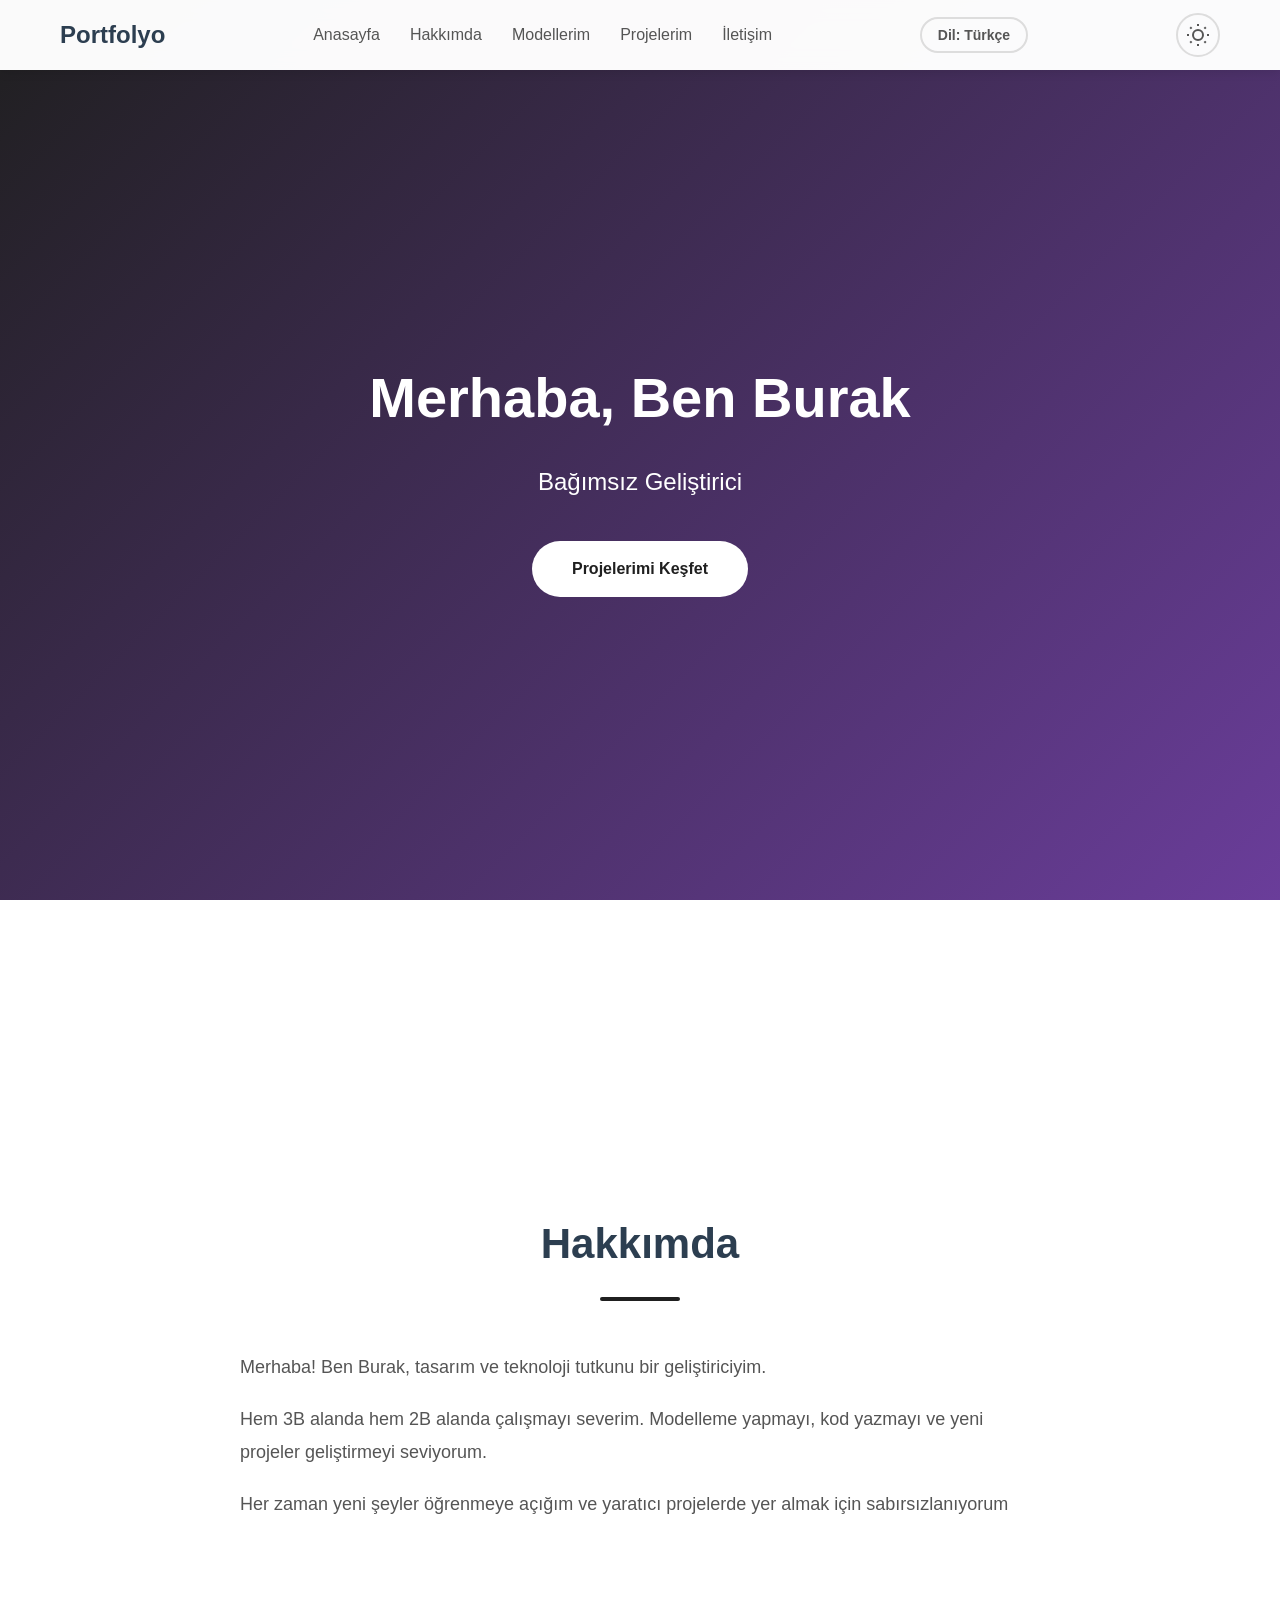
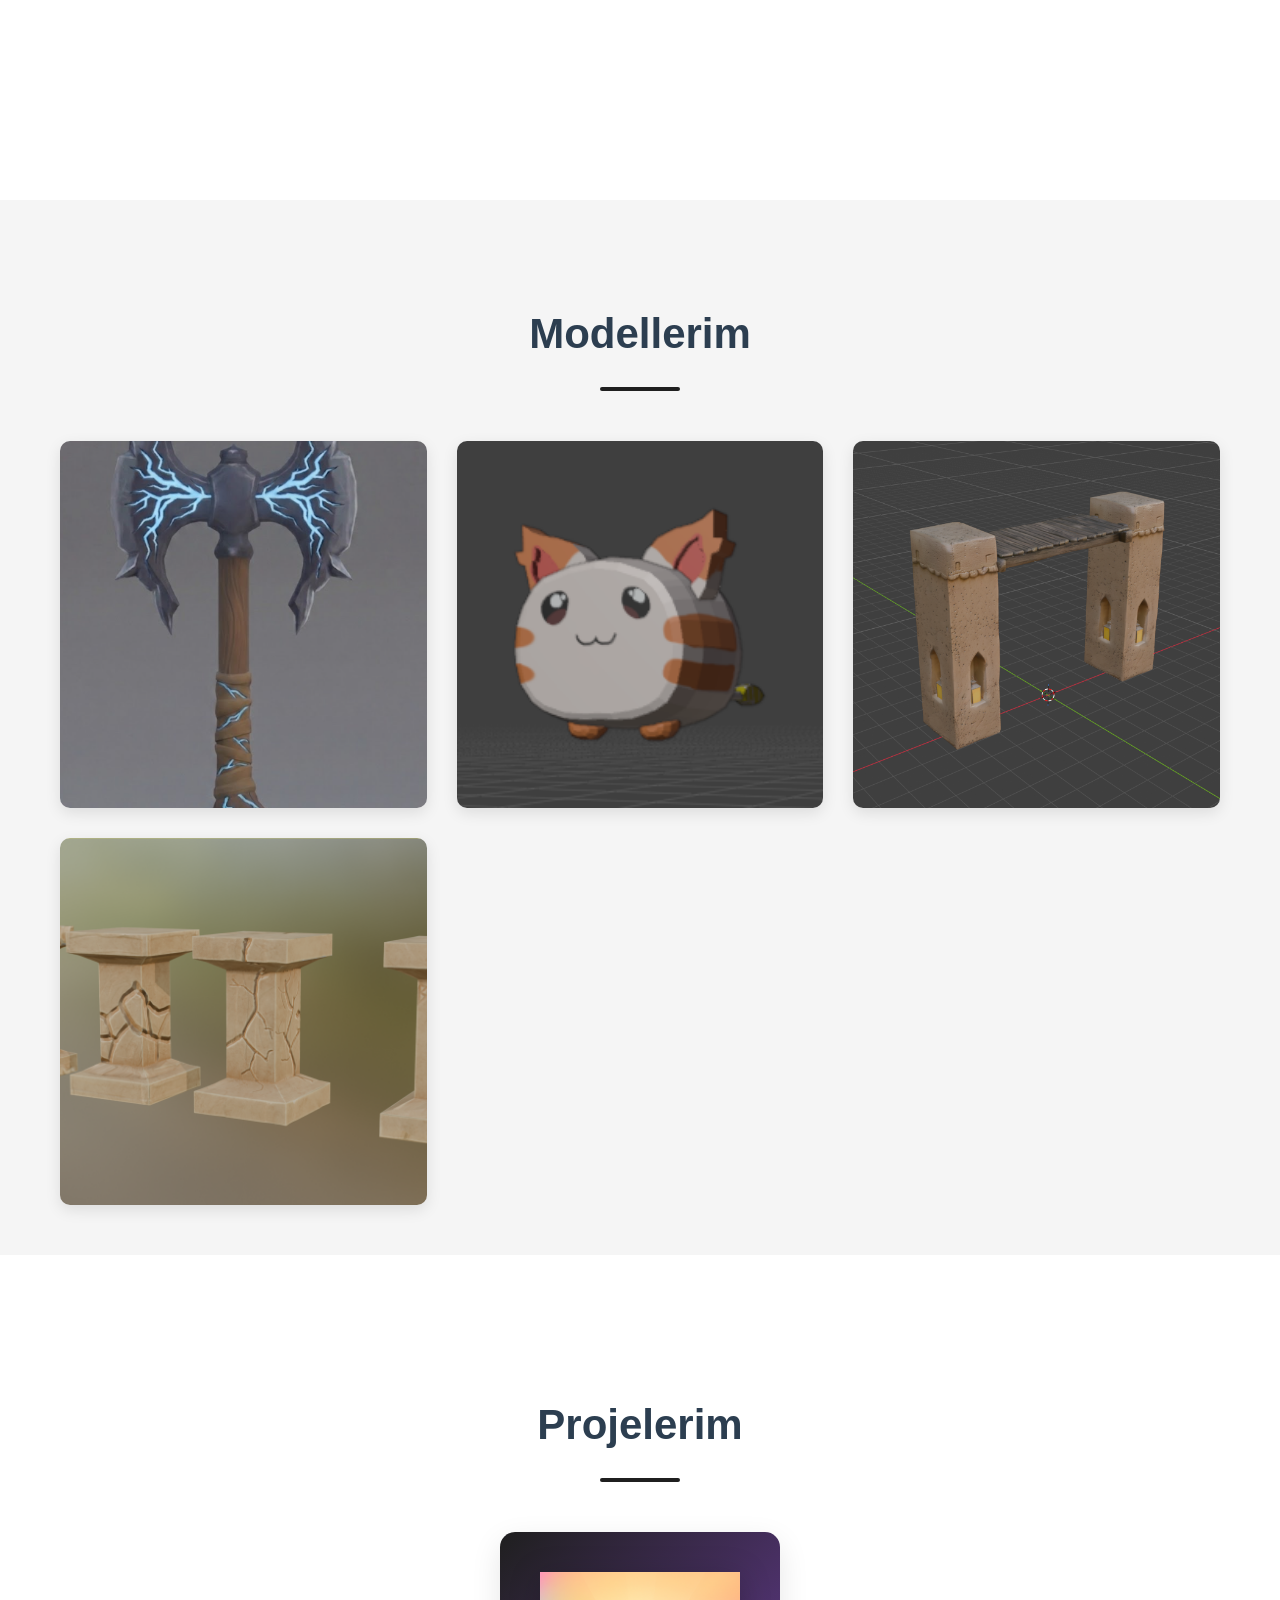
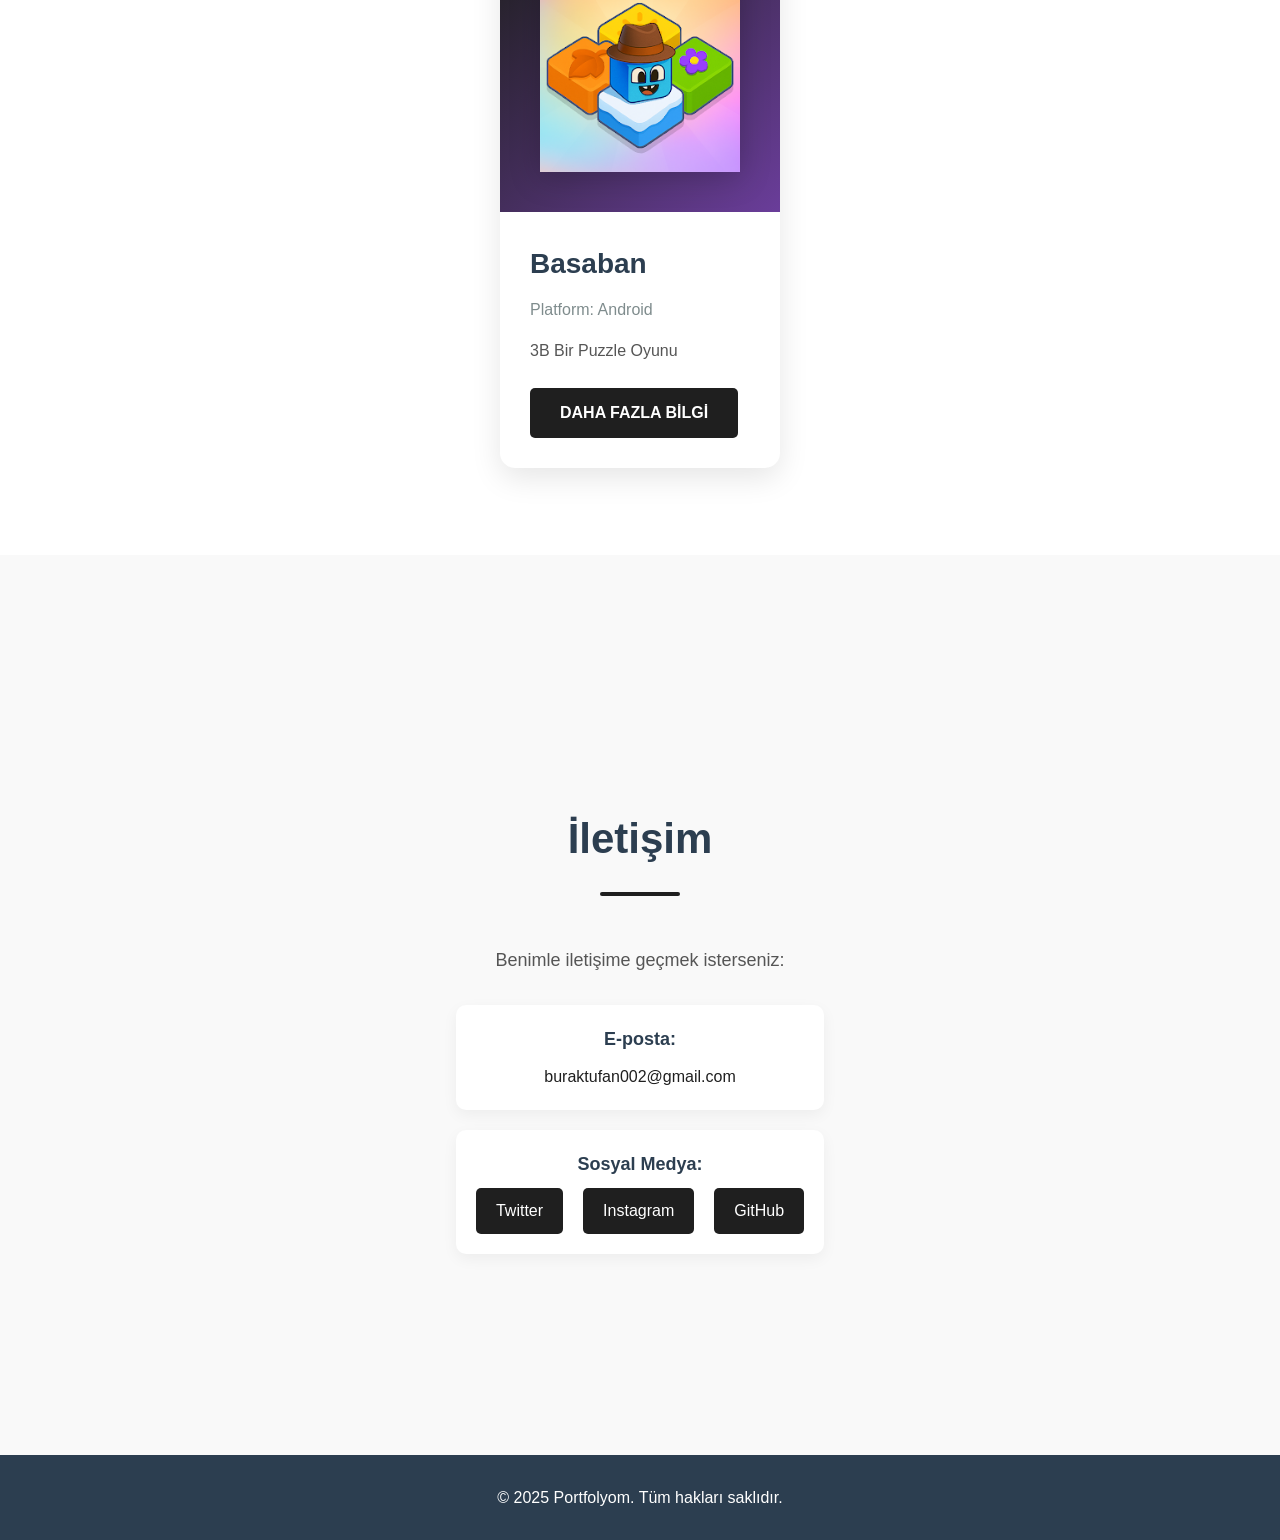
==== commit ac0f2fa3: "Update" ====
--- a/index.html
+++ b/index.html
@@ -89,6 +89,14 @@
                         <h3 data-i18n="models.overlay3">Model 3 açıklama</h3>
                     </div>
                 </div>
+
+                <div class="gallery-item">
+                    <img src="images/Model4.png" alt="Model 4">
+                    <div class="gallery-overlay">
+                        <h3 data-i18n="models.overlay4">Model 4 açıklama</h3>
+                    </div>
+                </div>
+
             </div>
         </div>
     </section>
